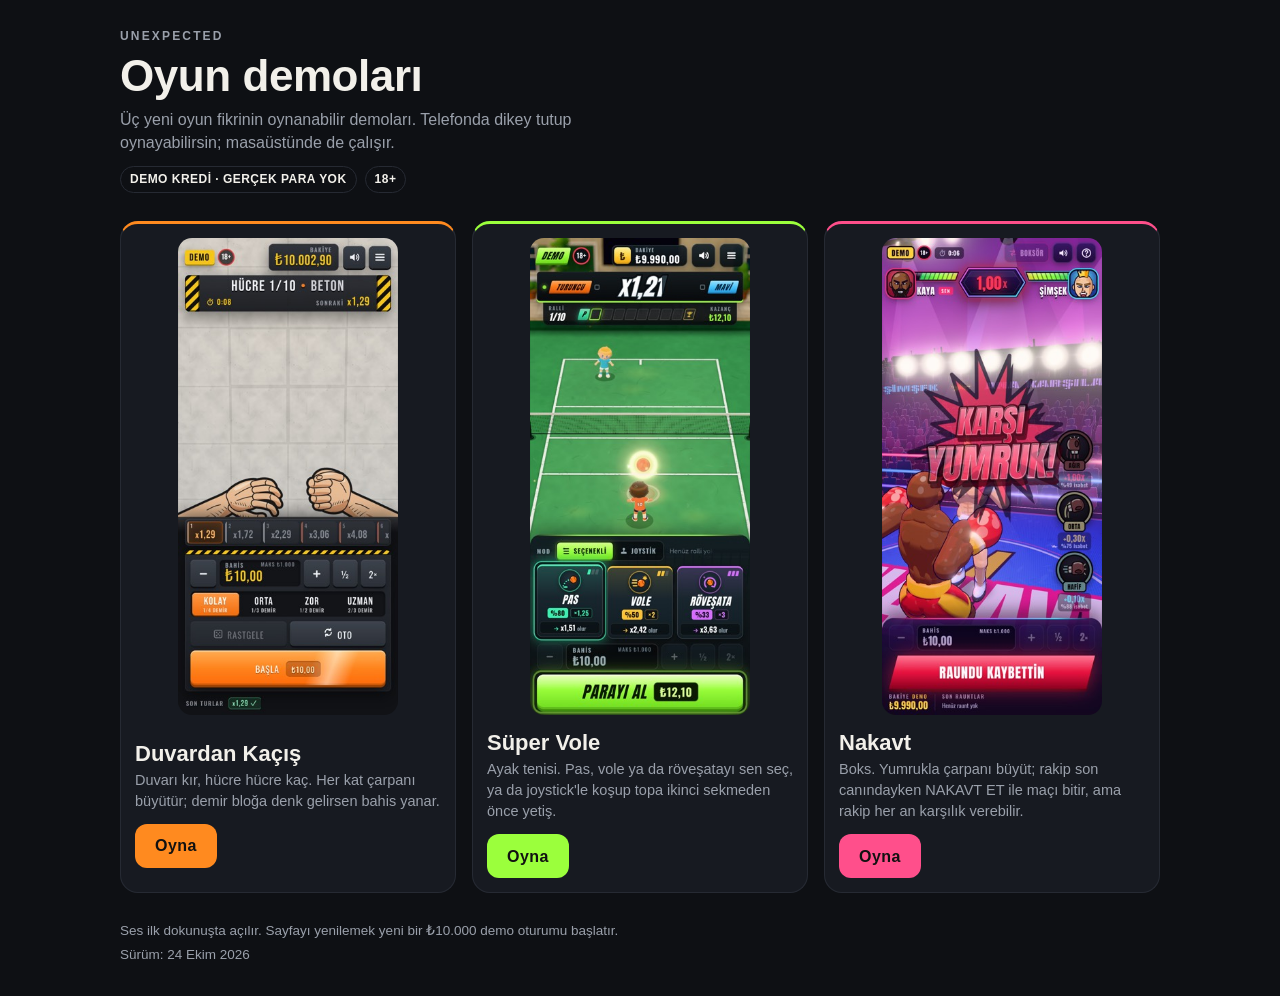
==== index.html @ c3070439 "Oynanabilir demolar: Duvardan Kaçış, Süper Vole, Nakavt Tek dosyalık derlemeler ve bir giriş sayfası" ====
<!doctype html>
<html lang="tr">
  <head>
    <meta name="robots" content="noindex, nofollow" />
    <meta charset="utf-8" />
    <meta name="viewport" content="width=device-width, initial-scale=1, viewport-fit=cover" />
    <meta name="theme-color" content="#0e1014" />
    <title>Unexpected · Oyun demoları</title>
    <style>
      :root {
        --bg: #0e1014;
        --card: #171a21;
        --line: #262a33;
        --fg: #f2f0ea;
        --muted: #9aa0ab;
        color-scheme: dark;
      }
      * { box-sizing: border-box; }
      html, body { margin: 0; background: var(--bg); color: var(--fg); }
      body {
        font: 16px/1.45 -apple-system, BlinkMacSystemFont, 'Segoe UI', Roboto, 'Helvetica Neue', Arial, sans-serif;
        padding: max(28px, env(safe-area-inset-top)) max(16px, env(safe-area-inset-right)) max(32px, env(safe-area-inset-bottom)) max(16px, env(safe-area-inset-left));
      }
      main { max-width: 1040px; margin: 0 auto; display: grid; gap: 28px; }
      header { display: grid; gap: 8px; }
      .eyebrow { font-size: 12px; font-weight: 700; letter-spacing: 0.18em; color: var(--muted); }
      h1 { margin: 0; font-size: clamp(30px, 7vw, 44px); line-height: 1.05; letter-spacing: -0.01em; text-wrap: balance; }
      .lead { margin: 0; color: var(--muted); max-width: 60ch; }
      .badges { display: flex; flex-wrap: wrap; gap: 8px; margin-top: 4px; }
      .badge { font-size: 12px; font-weight: 700; letter-spacing: 0.04em; padding: 4px 9px; border-radius: 999px; border: 1px solid var(--line); color: var(--fg); }
      .games { list-style: none; margin: 0; padding: 0; display: grid; gap: 16px; grid-template-columns: repeat(auto-fit, minmax(290px, 1fr)); }
      .game {
        --c: #fff;
        display: grid; grid-template-columns: 112px minmax(0, 1fr); gap: 16px; align-items: center;
        padding: 14px; border-radius: 18px; background: var(--card); border: 1px solid var(--line);
        border-top: 3px solid var(--c);
      }
      .game img { width: 112px; height: auto; aspect-ratio: 323 / 700; border-radius: 14px; display: block; background: #000; }
      .game h2 { margin: 0 0 4px; font-size: 22px; line-height: 1.1; }
      .game p { margin: 0 0 12px; color: var(--muted); font-size: 14.5px; }
      .play {
        display: inline-flex; align-items: center; justify-content: center; gap: 8px; min-height: 44px; padding: 0 20px;
        border-radius: 12px; background: var(--c); color: #111; font-weight: 800; letter-spacing: 0.03em; text-decoration: none;
      }
      .play:focus-visible { outline: 3px solid var(--fg); outline-offset: 3px; }
      .game.is-dk { --c: #ff8a1f; }
      .game.is-sv { --c: #9bff3c; }
      .game.is-nk { --c: #ff4f8b; }
      @media (min-width: 900px) {
        .games { grid-template-columns: repeat(3, minmax(0, 1fr)); }
        .game { grid-template-columns: 1fr; align-items: start; }
        .game img { width: 100%; max-width: 220px; margin: 0 auto; }
      }
      footer { color: var(--muted); font-size: 13.5px; display: grid; gap: 4px; }
    </style>
  </head>
  <body>
    <main>
      <header>
        <span class="eyebrow">UNEXPECTED</span>
        <h1>Oyun demoları</h1>
        <p class="lead">Üç yeni oyun fikrinin oynanabilir demoları. Telefonda dikey tutup oynayabilirsin; masaüstünde de çalışır.</p>
        <div class="badges"><span class="badge">DEMO KREDİ · GERÇEK PARA YOK</span><span class="badge">18+</span></div>
      </header>

      <ul class="games">
        <li class="game is-dk">
          <img src="img/duvardan-kacis.jpg" alt="Duvardan Kaçış oyun ekranı" width="323" height="700" />
          <div>
            <h2>Duvardan Kaçış</h2>
            <p>Duvarı kır, hücre hücre kaç. Her kat çarpanı büyütür; demir bloğa denk gelirsen bahis yanar.</p>
            <a class="play" href="duvardan-kacis.html">Oyna</a>
          </div>
        </li>
        <li class="game is-sv">
          <img src="img/super-vole.jpg" alt="Süper Vole oyun ekranı" width="323" height="700" />
          <div>
            <h2>Süper Vole</h2>
            <p>Ayak tenisi. Pas, vole ya da röveşatayı sen seç, ya da joystick'le koşup topa ikinci sekmeden önce yetiş.</p>
            <a class="play" href="super-vole.html">Oyna</a>
          </div>
        </li>
        <li class="game is-nk">
          <img src="img/nakavt.jpg" alt="Nakavt oyun ekranı" width="323" height="700" />
          <div>
            <h2>Nakavt</h2>
            <p>Boks. Yumrukla çarpanı büyüt; rakip son canındayken NAKAVT ET ile maçı bitir, ama rakip her an karşılık verebilir.</p>
            <a class="play" href="nakavt.html">Oyna</a>
          </div>
        </li>
      </ul>

      <footer>
        <span>Ses ilk dokunuşta açılır. Sayfayı yenilemek yeni bir ₺10.000 demo oturumu başlatır.</span>
        <span>Sürüm: 24 Ekim 2026</span>
      </footer>
    </main>
  </body>
</html>
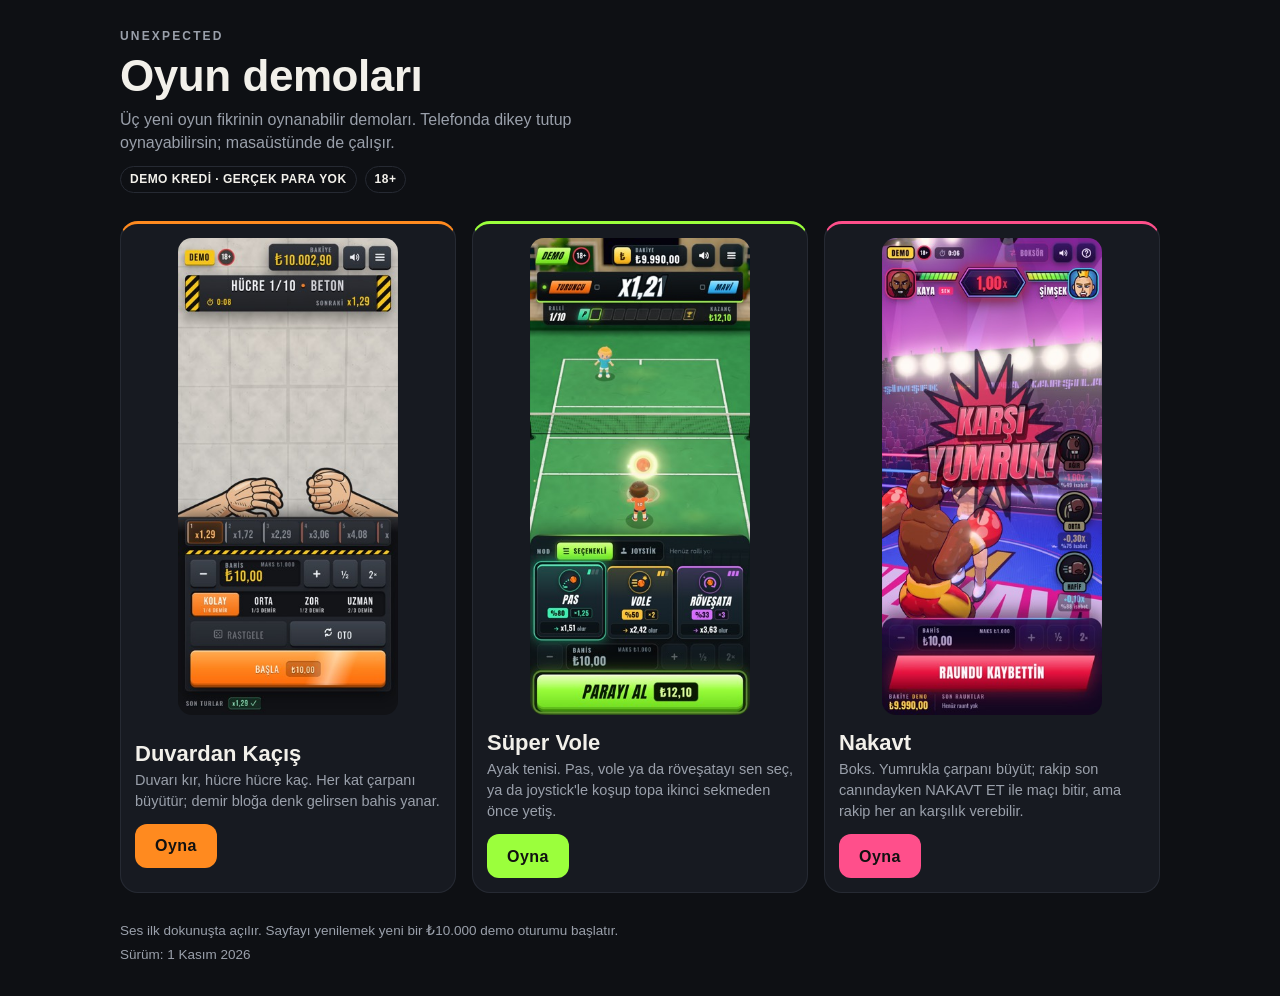
==== commit 1f2b213c: "Nakavt revizyon 3: dört 3D boksör, çok dosyalı sürüm (nakavt/) Co-Authored-By: Claude Opus 5.5 <nore" ====
--- a/index.html
+++ b/index.html
@@ -5,6 +5,7 @@
     <meta charset="utf-8" />
     <meta name="viewport" content="width=device-width, initial-scale=1, viewport-fit=cover" />
     <meta name="theme-color" content="#0e1014" />
+    <link rel="icon" href="data:," />
     <title>Unexpected · Oyun demoları</title>
     <style>
       :root {
@@ -85,14 +86,14 @@
           <div>
             <h2>Nakavt</h2>
             <p>Boks. Yumrukla çarpanı büyüt; rakip son canındayken NAKAVT ET ile maçı bitir, ama rakip her an karşılık verebilir.</p>
-            <a class="play" href="nakavt.html">Oyna</a>
+            <a class="play" href="nakavt/">Oyna</a>
           </div>
         </li>
       </ul>
 
       <footer>
         <span>Ses ilk dokunuşta açılır. Sayfayı yenilemek yeni bir ₺10.000 demo oturumu başlatır.</span>
-        <span>Sürüm: 24 Ekim 2026</span>
+        <span>Sürüm: 1 Kasım 2026</span>
       </footer>
     </main>
   </body>
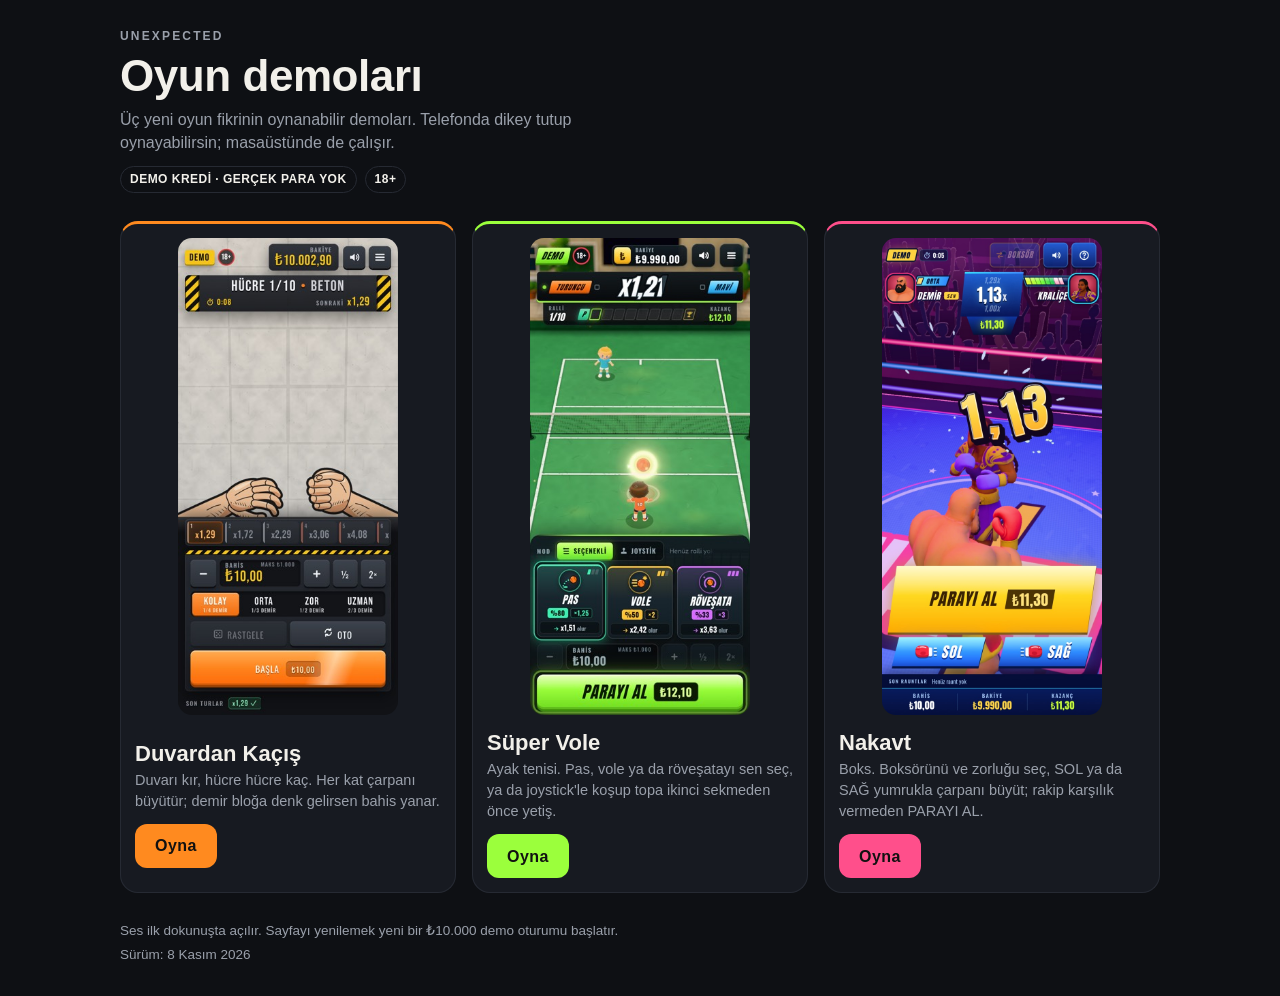
==== commit ea098a3d: "Nakavt revizyon 4: eşit boksörler, SOL/SAĞ, zorluk seviyeleri, Mixamo animasyonları, splash art Co-A" ====
--- a/index.html
+++ b/index.html
@@ -85,7 +85,7 @@
           <img src="img/nakavt.jpg" alt="Nakavt oyun ekranı" width="323" height="700" />
           <div>
             <h2>Nakavt</h2>
-            <p>Boks. Yumrukla çarpanı büyüt; rakip son canındayken NAKAVT ET ile maçı bitir, ama rakip her an karşılık verebilir.</p>
+            <p>Boks. Boksörünü ve zorluğu seç, SOL ya da SAĞ yumrukla çarpanı büyüt; rakip karşılık vermeden PARAYI AL.</p>
             <a class="play" href="nakavt/">Oyna</a>
           </div>
         </li>
@@ -93,7 +93,7 @@
 
       <footer>
         <span>Ses ilk dokunuşta açılır. Sayfayı yenilemek yeni bir ₺10.000 demo oturumu başlatır.</span>
-        <span>Sürüm: 1 Kasım 2026</span>
+        <span>Sürüm: 8 Kasım 2026</span>
       </footer>
     </main>
   </body>
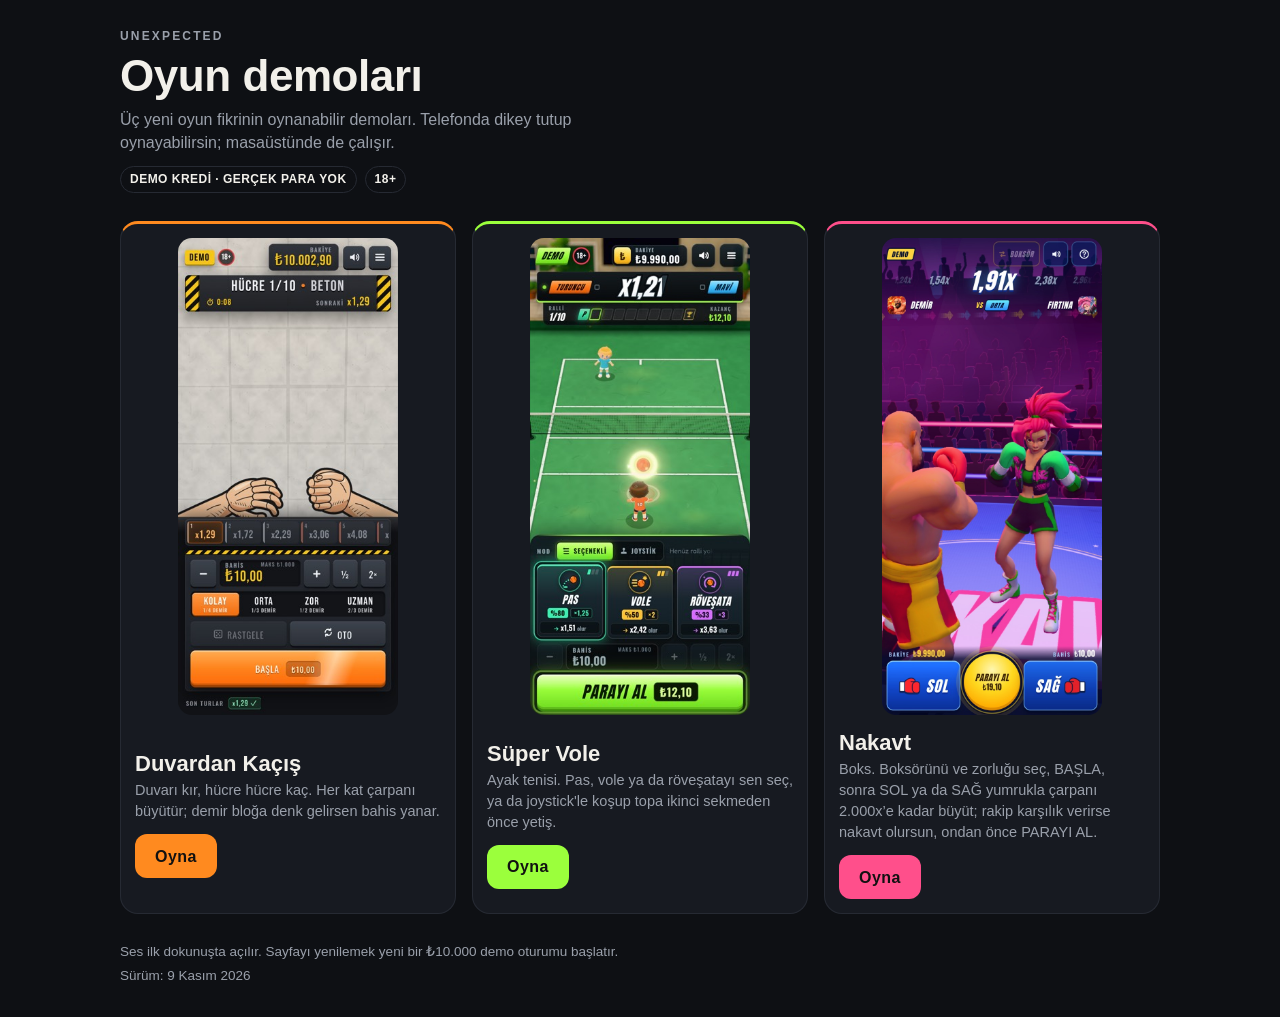
==== commit 4c0f30de: "Nakavt revizyon 5: tek yumrukta KO, 2000x merdiven, alçak kamera, kompakt alt bar, anime art, sesler" ====
--- a/index.html
+++ b/index.html
@@ -85,7 +85,7 @@
           <img src="img/nakavt.jpg" alt="Nakavt oyun ekranı" width="323" height="700" />
           <div>
             <h2>Nakavt</h2>
-            <p>Boks. Boksörünü ve zorluğu seç, SOL ya da SAĞ yumrukla çarpanı büyüt; rakip karşılık vermeden PARAYI AL.</p>
+            <p>Boks. Boksörünü ve zorluğu seç, BAŞLA, sonra SOL ya da SAĞ yumrukla çarpanı 2.000x’e kadar büyüt; rakip karşılık verirse nakavt olursun, ondan önce PARAYI AL.</p>
             <a class="play" href="nakavt/">Oyna</a>
           </div>
         </li>
@@ -93,7 +93,7 @@
 
       <footer>
         <span>Ses ilk dokunuşta açılır. Sayfayı yenilemek yeni bir ₺10.000 demo oturumu başlatır.</span>
-        <span>Sürüm: 8 Kasım 2026</span>
+        <span>Sürüm: 9 Kasım 2026</span>
       </footer>
     </main>
   </body>
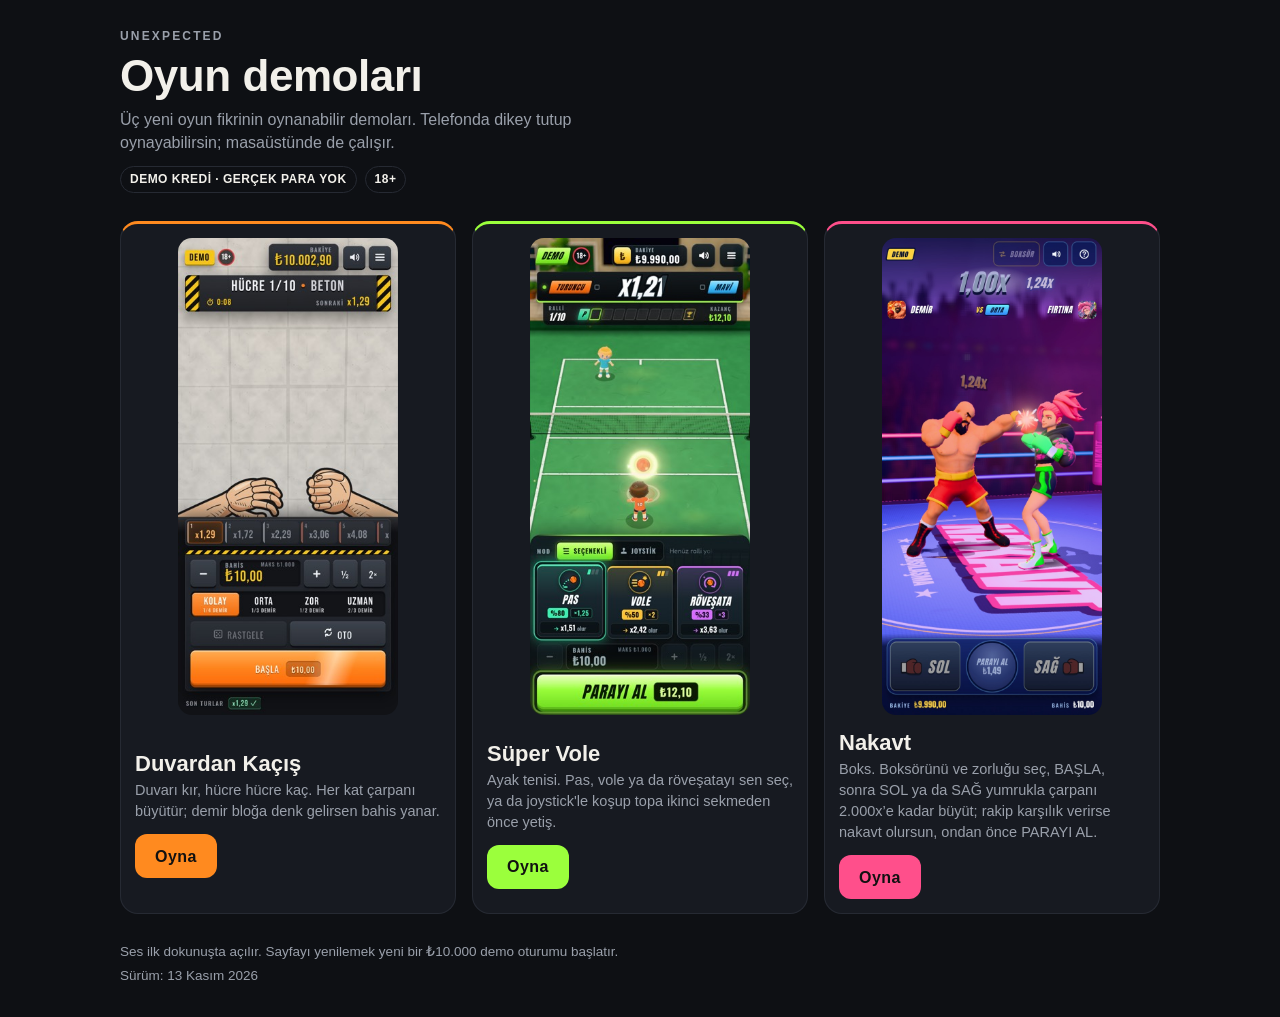
==== commit 3ea49b3c: "Nakavt revision 7: OTS camera, lighting, shadows, punch animations, level sweep Co-Authored-By: Clau" ====
--- a/index.html
+++ b/index.html
@@ -93,7 +93,7 @@
 
       <footer>
         <span>Ses ilk dokunuşta açılır. Sayfayı yenilemek yeni bir ₺10.000 demo oturumu başlatır.</span>
-        <span>Sürüm: 9 Kasım 2026</span>
+        <span>Sürüm: 13 Kasım 2026</span>
       </footer>
     </main>
   </body>
